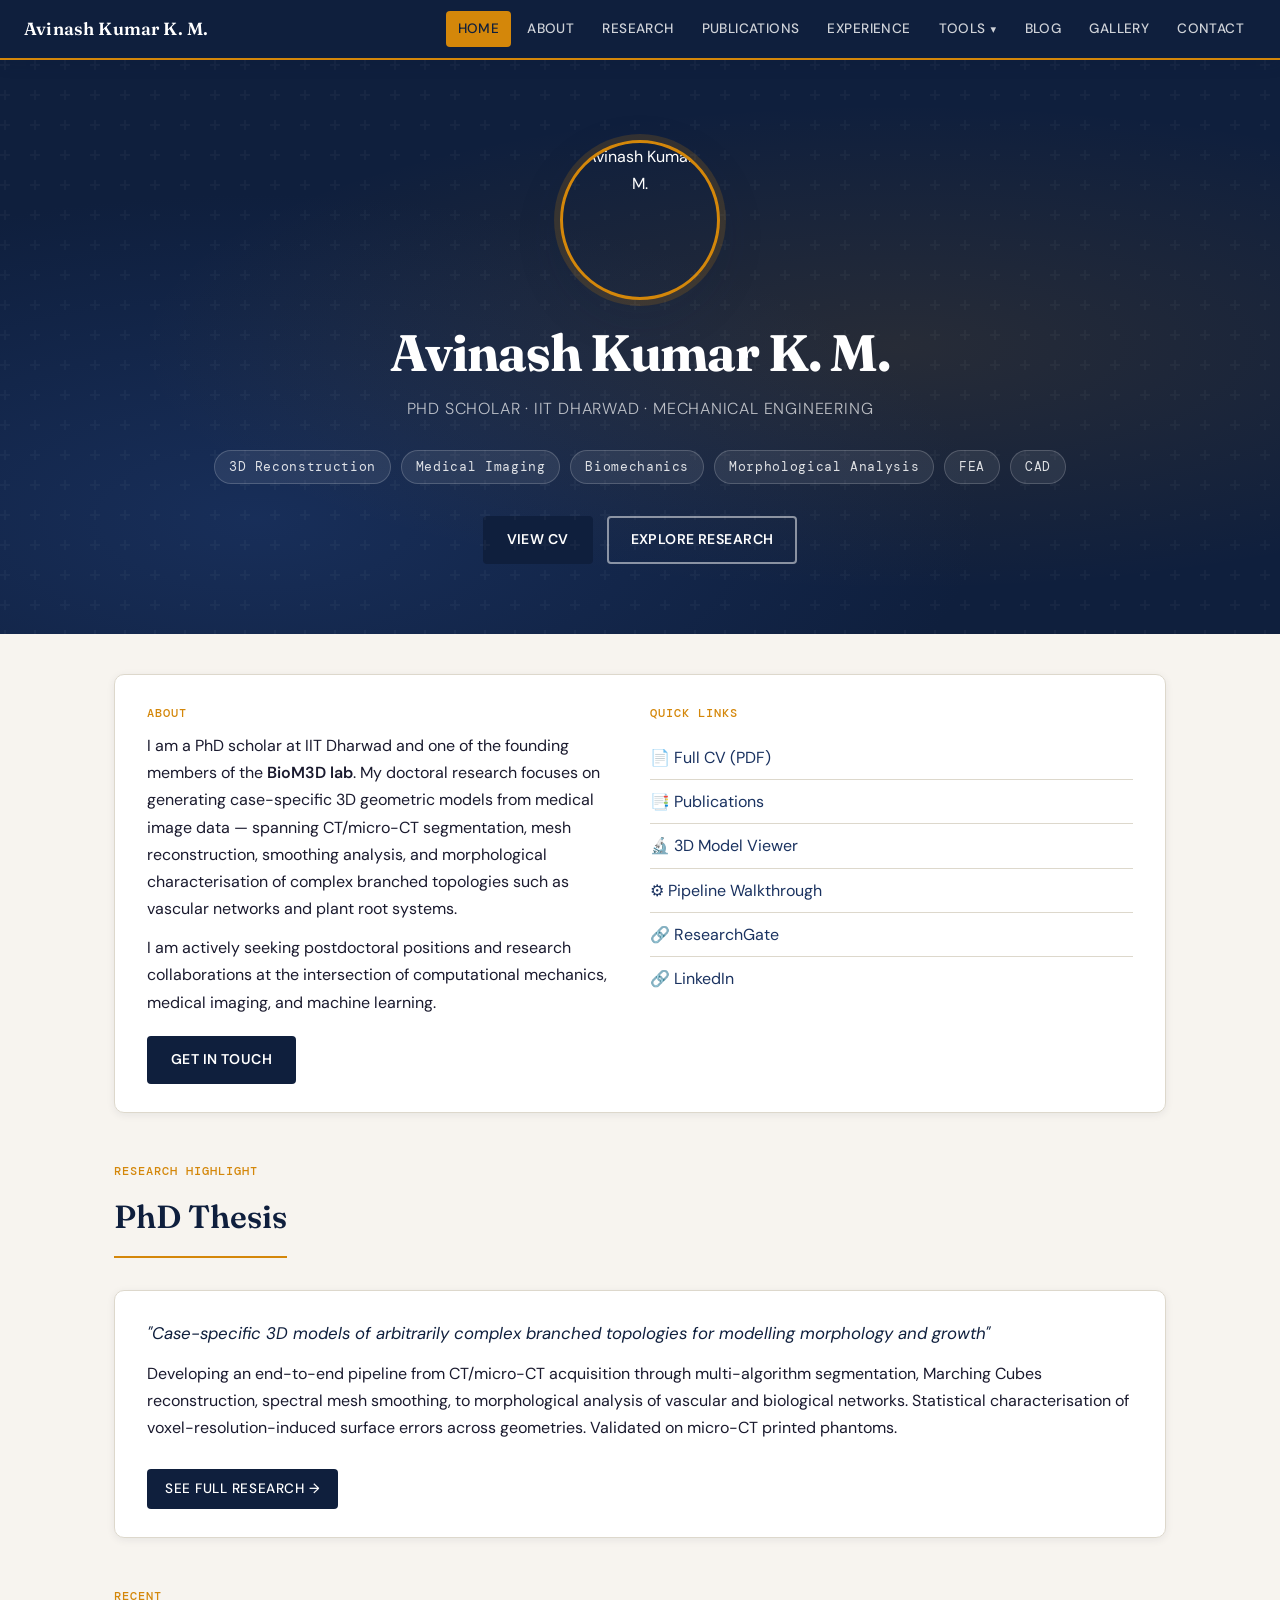
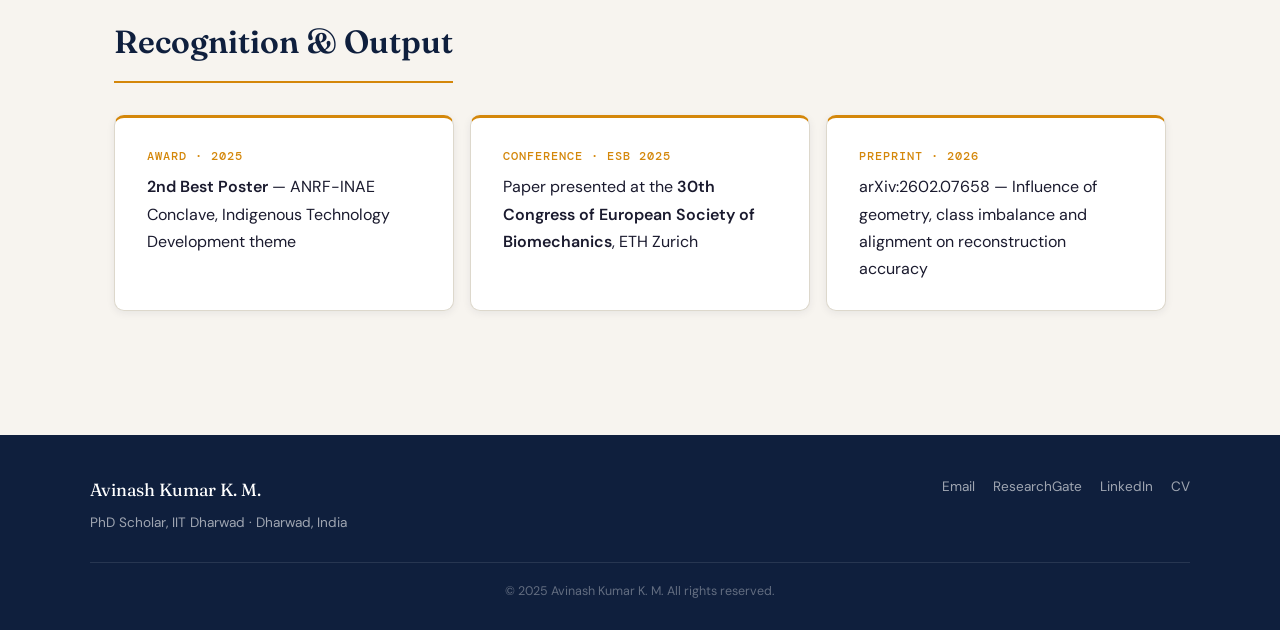
==== index.html @ cd02b9ae "static_first" ====
<!DOCTYPE html>
<html lang="en">
<head>
  <meta charset="utf-8" />
  <meta name="viewport" content="width=device-width, initial-scale=1.0" />
  <title>Avinash Kumar K. M. — Research Portfolio</title>
  <link href="style.css" rel="stylesheet" />
  <link href="images/favicon.ico" rel="icon" type="image/x-icon" />
  <meta name="description" content="Research portfolio of Avinash Kumar K. M., PhD Scholar at IIT Dharwad. 3D Modeling, Biomechanics, CAD, Medical Image Reconstruction." />
  <meta name="robots" content="index, follow" />
  <meta property="og:title" content="Avinash Kumar K. M. — Research Portfolio" />
  <meta property="og:description" content="PhD Scholar at IIT Dharwad | 3D Modeling | Biomechanics | CAD | Research" />
  <meta property="og:image" content="images/profilePhoto.png" />
  <meta property="og:type" content="website" />
  <meta property="og:url" content="https://avinashkm.netlify.app" />
  <link href="https://cdnjs.cloudflare.com/ajax/libs/lightbox2/2.11.3/css/lightbox.min.css" rel="stylesheet" />
  <link href="https://unpkg.com/aos@2.3.1/dist/aos.css" rel="stylesheet" />
</head>
<body>

<nav aria-label="Main navigation">
  <span class="nav-brand">Avinash Kumar K. M.</span>
  <button class="menu-toggle" aria-label="Toggle menu">☰</button>
  <div class="nav-links">
    <a href="index.html">Home</a>
    <a href="about.html">About</a>
    <a href="research.html">Research</a>
    <a href="publications.html">Publications</a>
    <a href="experience.html">Experience</a>
    <div class="nav-dropdown">
      <button class="dropdown-toggle">Tools</button>
      <div class="dropdown-menu">
        <a href="viewer.html">🔬 3D Model Viewer</a>
        <a href="pipeline.html">⚙️ Pipeline Walkthrough</a>
      </div>
    </div>
    <a href="blog.html">Blog</a>
    <a href="gallery.html">Gallery</a>
    <a href="contact.html">Contact</a>
  </div>
</nav>

<header class="hero">
  <img class="hero-profile" src="images/profilePhoto.png" alt="Avinash Kumar K. M." />
  <h1>Avinash Kumar K. M.</h1>
  <p class="hero-tagline">PhD Scholar · IIT Dharwad · Mechanical Engineering</p>
  <div class="hero-tags">
    <span class="hero-tag">3D Reconstruction</span>
    <span class="hero-tag">Medical Imaging</span>
    <span class="hero-tag">Biomechanics</span>
    <span class="hero-tag">Morphological Analysis</span>
    <span class="hero-tag">FEA</span>
    <span class="hero-tag">CAD</span>
  </div>
  <div style="display:flex;gap:14px;justify-content:center;flex-wrap:wrap;">
    <a href="about.html" class="btn btn-primary">View CV</a>
    <a href="research.html" class="btn btn-outline" style="color:white;border-color:rgba(255,255,255,0.5);">Explore Research</a>
  </div>
</header>

<main class="container">

  <div class="card" data-aos="fade-up" style="display:flex;gap:20px;align-items:flex-start;flex-wrap:wrap;">
    <div style="flex:1;min-width:240px;">
      <p class="label-mono" style="margin-bottom:8px;">About</p>
      <p>I am a PhD scholar at IIT Dharwad and one of the founding members of the <strong>BioM3D lab</strong>. My doctoral research focuses on generating case-specific 3D geometric models from medical image data — spanning CT/micro-CT segmentation, mesh reconstruction, smoothing analysis, and morphological characterisation of complex branched topologies such as vascular networks and plant root systems.</p>
      <p>I am actively seeking postdoctoral positions and research collaborations at the intersection of computational mechanics, medical imaging, and machine learning.</p>
      <a href="contact.html" class="btn btn-primary" style="margin-top:8px;">Get in Touch</a>
    </div>
    <div style="flex:1;min-width:220px;">
      <p class="label-mono" style="margin-bottom:12px;">Quick Links</p>
      <ul style="list-style:none;padding:0;">
        <li style="padding:8px 0;border-bottom:1px solid var(--border);"><a href="pdfs/Avinash_KM_CV.pdf" target="_blank">📄 Full CV (PDF)</a></li>
        <li style="padding:8px 0;border-bottom:1px solid var(--border);"><a href="publications.html">📑 Publications</a></li>
        <li style="padding:8px 0;border-bottom:1px solid var(--border);"><a href="viewer.html">🔬 3D Model Viewer</a></li>
        <li style="padding:8px 0;border-bottom:1px solid var(--border);"><a href="pipeline.html">⚙️ Pipeline Walkthrough</a></li>
        <li style="padding:8px 0;border-bottom:1px solid var(--border);"><a href="https://www.researchgate.net/profile/Avinash-Kumar-K-M-2" target="_blank" rel="noopener">🔗 ResearchGate</a></li>
        <li style="padding:8px 0;"><a href="https://in.linkedin.com/in/avinash-kumar-k-m-6b3624a1" target="_blank" rel="noopener">🔗 LinkedIn</a></li>
      </ul>
    </div>
  </div>

  <!-- Research Highlight -->
  <div data-aos="fade-up" style="margin-top:48px;">
    <p class="label-mono" style="margin-bottom:8px;">Research Highlight</p>
    <h2 class="section-title">PhD Thesis</h2>
    <div class="card">
      <p style="font-style:italic;font-size:1.05rem;color:var(--navy);margin-bottom:12px;">"Case-specific 3D models of arbitrarily complex branched topologies for modelling morphology and growth"</p>
      <p>Developing an end-to-end pipeline from CT/micro-CT acquisition through multi-algorithm segmentation, Marching Cubes reconstruction, spectral mesh smoothing, to morphological analysis of vascular and biological networks. Statistical characterisation of voxel-resolution-induced surface errors across geometries. Validated on micro-CT printed phantoms.</p>
      <a href="research.html" class="btn-action" style="margin-top:16px;">See Full Research →</a>
    </div>
  </div>

  <!-- Recent Recognition -->
  <div data-aos="fade-up" style="margin-top:48px;">
    <p class="label-mono" style="margin-bottom:8px;">Recent</p>
    <h2 class="section-title">Recognition & Output</h2>
    <div style="display:grid;grid-template-columns:repeat(auto-fit,minmax(260px,1fr));gap:16px;">
      <div class="card" style="border-top:3px solid var(--amber);">
        <p class="label-mono" style="margin-bottom:6px;">Award · 2025</p>
        <p><strong>2nd Best Poster</strong> — ANRF-INAE Conclave, Indigenous Technology Development theme</p>
      </div>
      <div class="card" style="border-top:3px solid var(--amber);">
        <p class="label-mono" style="margin-bottom:6px;">Conference · ESB 2025</p>
        <p>Paper presented at the <strong>30th Congress of European Society of Biomechanics</strong>, ETH Zurich</p>
      </div>
      <div class="card" style="border-top:3px solid var(--amber);">
        <p class="label-mono" style="margin-bottom:6px;">Preprint · 2026</p>
        <p>arXiv:2602.07658 — Influence of geometry, class imbalance and alignment on reconstruction accuracy</p>
      </div>
    </div>
  </div>

</main>

<footer>
  <div class="footer-inner">
    <div>
      <p class="footer-name">Avinash Kumar K. M.</p>
      <p style="font-size:0.85rem;">PhD Scholar, IIT Dharwad · Dharwad, India</p>
    </div>
    <div class="footer-links">
      <a href="mailto:avinash.kumar.20@iitdh.ac.in">Email</a>
      <a href="https://www.researchgate.net/profile/Avinash-Kumar-K-M-2" target="_blank">ResearchGate</a>
      <a href="https://in.linkedin.com/in/avinash-kumar-k-m-6b3624a1" target="_blank">LinkedIn</a>
      <a href="pdfs/Avinash_KM_CV.pdf" target="_blank">CV</a>
    </div>
  </div>
  <p class="footer-copy">© 2025 Avinash Kumar K. M. All rights reserved.</p>
</footer>

<button class="back-to-top" onclick="window.scrollTo({top:0,behavior:'smooth'});">↑</button>

<script src="https://unpkg.com/aos@2.3.1/dist/aos.js" defer onerror="document.querySelectorAll('[data-aos]').forEach(el=>el.style.opacity=1)"></script>
<script src="https://cdnjs.cloudflare.com/ajax/libs/lightbox2/2.11.3/js/lightbox-plus-jquery.min.js" defer></script>
<script>
  document.addEventListener('DOMContentLoaded', function () {
    if (typeof AOS !== 'undefined') AOS.init({ once: true, duration: 600 });
    const path = window.location.pathname.split('/').pop() || 'index.html';
    document.querySelectorAll('.nav-links a').forEach(link => {
      if (link.getAttribute('href') === path) link.classList.add('active');
    });
    const toggle = document.querySelector('.menu-toggle');
    const links  = document.querySelector('.nav-links');
    if (toggle && links) toggle.addEventListener('click', () => links.classList.toggle('active'));
    // Mobile dropdown toggle
    document.querySelectorAll('.dropdown-toggle').forEach(btn => {
      btn.addEventListener('click', e => {
        e.stopPropagation();
        btn.closest('.nav-dropdown').classList.toggle('open');
      });
    });
    document.addEventListener('click', () => {
      document.querySelectorAll('.nav-dropdown').forEach(d => d.classList.remove('open'));
    });
    const topBtn = document.querySelector('.back-to-top');
    if (topBtn) window.addEventListener('scroll', () => { topBtn.style.display = window.scrollY > 120 ? 'flex' : 'none'; });
  });
  window.addEventListener('load', () => { if (typeof AOS !== 'undefined') AOS.init({ once: true, duration: 600 }); });
</script>
</body>
</html>
---- style.css ----
/* ============================================================
   AVINASH KUMAR K.M. — PORTFOLIO DESIGN SYSTEM
   Aesthetic: Scientific precision meets editorial refinement
   Fonts: Fraunces (display) + DM Sans (body)
   Palette: Deep navy · Warm ivory · Amber accent · Cool slate
   ============================================================ */

@import url('https://fonts.googleapis.com/css2?family=Fraunces:ital,opsz,wght@0,9..144,300;0,9..144,600;0,9..144,700;1,9..144,300&family=DM+Sans:wght@300;400;500;600&family=DM+Mono:wght@400;500&display=swap');

/* ── CSS Variables ── */
:root {
  --navy:       #0f1f3d;
  --navy-mid:   #1a3260;
  --navy-light: #243d75;
  --ivory:      #f7f4ef;
  --ivory-dark: #ede9e1;
  --amber:      #d4870a;
  --amber-light:#f0a830;
  --slate:      #4a5568;
  --slate-light:#718096;
  --white:      #ffffff;
  --text-main:  #1a1a2e;
  --text-muted: #5a6070;
  --border:     #ddd8cc;

  --font-display: 'Fraunces', Georgia, serif;
  --font-body:    'DM Sans', system-ui, sans-serif;
  --font-mono:    'DM Mono', monospace;

  --radius-sm:  4px;
  --radius-md:  10px;
  --radius-lg:  18px;
  --shadow-sm:  0 2px 8px rgba(15,31,61,0.07);
  --shadow-md:  0 6px 24px rgba(15,31,61,0.10);
  --shadow-lg:  0 16px 48px rgba(15,31,61,0.13);

  --max-width:  1100px;
  --transition: 0.25s ease;
}

/* ── Reset & Base ── */
*, *::before, *::after { box-sizing: border-box; margin: 0; padding: 0; }

html { scroll-behavior: smooth; }

body {
  font-family: var(--font-body);
  background-color: var(--ivory);
  color: var(--text-main);
  font-size: 16px;
  line-height: 1.7;
  font-weight: 400;
  -webkit-font-smoothing: antialiased;
}

a {
  color: var(--navy-mid);
  text-decoration: none;
  transition: color var(--transition);
}
a:hover { color: var(--amber); }

img, video {
  width: 100%;
  height: auto;
  display: block;
  object-fit: contain;
}

/* ── Navigation ── */
nav {
  position: sticky;
  top: 0;
  z-index: 1000;
  background-color: var(--navy);
  padding: 0 24px;
  display: flex;
  align-items: center;
  justify-content: space-between;
  height: 60px;
  border-bottom: 2px solid var(--amber);
  box-shadow: 0 2px 16px rgba(15,31,61,0.18);
}

.nav-brand {
  font-family: var(--font-display);
  font-weight: 600;
  font-size: 1.1rem;
  color: var(--white);
  letter-spacing: 0.01em;
  white-space: nowrap;
}

.nav-links {
  display: flex;
  align-items: center;
  gap: 4px;
}

.nav-links a {
  color: rgba(255,255,255,0.80);
  font-size: 0.85rem;
  font-weight: 500;
  padding: 6px 12px;
  border-radius: var(--radius-sm);
  letter-spacing: 0.03em;
  text-transform: uppercase;
  transition: background var(--transition), color var(--transition);
}

.nav-links a:hover,
.nav-links a.active {
  background-color: var(--amber);
  color: var(--navy);
}

.menu-toggle {
  display: none;
  font-size: 24px;
  background: none;
  border: none;
  color: var(--white);
  cursor: pointer;
  padding: 4px 8px;
}

@media (max-width: 820px) {
  nav {
    flex-wrap: wrap;
    height: auto;
    padding: 12px 20px;
    gap: 10px;
  }
  .menu-toggle { display: block; }
  .nav-links {
    display: none;
    flex-direction: column;
    width: 100%;
    padding: 8px 0 12px;
    gap: 2px;
  }
  .nav-links.active { display: flex; }
  .nav-links a { width: 100%; padding: 10px 14px; }
}

/* ── Layout ── */
.container {
  max-width: var(--max-width);
  margin: 0 auto;
  padding: 40px 24px;
}

/* ── Hero ── */
.hero {
  background-color: var(--navy);
  background-image:
    radial-gradient(ellipse at 70% 50%, rgba(212,135,10,0.12) 0%, transparent 60%),
    radial-gradient(ellipse at 20% 80%, rgba(26,50,96,0.8) 0%, transparent 50%);
  color: var(--white);
  padding: 80px 24px 70px;
  text-align: center;
  position: relative;
  overflow: hidden;
}

.hero::before {
  content: '';
  position: absolute;
  inset: 0;
  background-image: url("data:image/svg+xml,%3Csvg width='60' height='60' viewBox='0 0 60 60' xmlns='http://www.w3.org/2000/svg'%3E%3Cg fill='none' fill-rule='evenodd'%3E%3Cg fill='%23ffffff' fill-opacity='0.03'%3E%3Cpath d='M36 34v-4h-2v4h-4v2h4v4h2v-4h4v-2h-4zm0-30V0h-2v4h-4v2h4v4h2V6h4V4h-4zM6 34v-4H4v4H0v2h4v4h2v-4h4v-2H6zM6 4V0H4v4H0v2h4v4h2V6h4V4H6z'/%3E%3C/g%3E%3C/g%3E%3C/svg%3E");
  pointer-events: none;
}

.hero-profile {
  width: 160px;
  height: 160px;
  border-radius: 50%;
  border: 3px solid var(--amber);
  margin: 0 auto 24px;
  object-fit: cover;
  box-shadow: 0 0 0 6px rgba(212,135,10,0.18), var(--shadow-lg);
  display: block;
}

.hero h1 {
  font-family: var(--font-display);
  font-size: clamp(2rem, 5vw, 3.2rem);
  font-weight: 700;
  letter-spacing: -0.02em;
  line-height: 1.15;
  margin-bottom: 12px;
  color: var(--white);
}

.hero-tagline {
  font-size: 1rem;
  color: rgba(255,255,255,0.70);
  font-weight: 300;
  letter-spacing: 0.05em;
  text-transform: uppercase;
  margin-bottom: 28px;
}

.hero-tags {
  display: flex;
  flex-wrap: wrap;
  justify-content: center;
  gap: 10px;
  margin-bottom: 32px;
}

.hero-tag {
  background: rgba(255,255,255,0.08);
  border: 1px solid rgba(255,255,255,0.18);
  color: rgba(255,255,255,0.85);
  padding: 5px 14px;
  border-radius: 20px;
  font-size: 0.80rem;
  font-family: var(--font-mono);
  letter-spacing: 0.05em;
}

/* ── Section Headings ── */
.section-title {
  font-family: var(--font-display);
  font-size: clamp(1.5rem, 3vw, 2rem);
  font-weight: 600;
  color: var(--navy);
  margin-bottom: 32px;
  padding-bottom: 12px;
  border-bottom: 2px solid var(--amber);
  display: inline-block;
}

.section-block {
  margin: 60px 0;
}

/* ── Cards ── */
.card {
  background: var(--white);
  border-radius: var(--radius-md);
  padding: 28px 32px;
  margin-bottom: 24px;
  box-shadow: var(--shadow-sm);
  border: 1px solid var(--border);
  transition: box-shadow var(--transition), transform var(--transition);
}

.card:hover {
  box-shadow: var(--shadow-md);
  transform: translateY(-2px);
}

/* ── Edu Cards ── */
.edu-cards {
  display: grid;
  grid-template-columns: repeat(auto-fit, minmax(280px, 1fr));
  gap: 20px;
}

.edu-card {
  background: var(--white);
  border-top: 3px solid var(--amber);
  padding: 22px 24px;
  border-radius: var(--radius-md);
  box-shadow: var(--shadow-sm);
  border: 1px solid var(--border);
  border-top: 3px solid var(--amber);
}

.edu-card h3 {
  font-family: var(--font-display);
  font-size: 1.05rem;
  font-weight: 600;
  color: var(--navy);
  margin-bottom: 8px;
}

.edu-card .institution {
  font-weight: 600;
  color: var(--slate);
  font-size: 0.9rem;
}

.edu-card .meta {
  font-size: 0.85rem;
  color: var(--text-muted);
  font-family: var(--font-mono);
}

/* ── Research Blocks ── */
.research-block {
  display: grid;
  grid-template-columns: 2fr 1fr;
  gap: 32px;
  margin-bottom: 48px;
  padding-bottom: 40px;
  border-bottom: 1px solid var(--border);
  align-items: start;
}

.research-block:last-child { border-bottom: none; }

.research-block h3 {
  font-family: var(--font-display);
  font-size: 1.2rem;
  color: var(--navy);
  margin-bottom: 4px;
}

.research-block h4 {
  font-size: 0.85rem;
  font-weight: 500;
  color: var(--amber);
  font-family: var(--font-mono);
  margin-bottom: 12px;
  text-transform: uppercase;
  letter-spacing: 0.05em;
}

.research-block img {
  border-radius: var(--radius-md);
  box-shadow: var(--shadow-md);
}

@media (max-width: 680px) {
  .research-block { grid-template-columns: 1fr; }
}

/* ── Publications ── */
.pub-entry {
  display: flex;
  flex-wrap: wrap;
  gap: 24px;
  margin-bottom: 40px;
  padding: 24px;
  background: var(--white);
  border-radius: var(--radius-md);
  border: 1px solid var(--border);
  border-left: 4px solid var(--amber);
  box-shadow: var(--shadow-sm);
  transition: box-shadow var(--transition);
}

.pub-entry:hover { box-shadow: var(--shadow-md); }

.pub-entry img {
  max-width: 180px;
  height: auto;
  border-radius: var(--radius-sm);
  object-fit: cover;
}

.pub-text { flex: 1; min-width: 250px; }

.pub-text h3 {
  font-family: var(--font-display);
  font-size: 1.05rem;
  color: var(--navy);
  margin-bottom: 10px;
  line-height: 1.4;
}

.pub-meta {
  font-size: 0.82rem;
  color: var(--text-muted);
  font-family: var(--font-mono);
  margin-bottom: 8px;
}

.pub-badge {
  display: inline-block;
  font-size: 0.72rem;
  font-family: var(--font-mono);
  font-weight: 500;
  padding: 3px 10px;
  border-radius: 20px;
  margin-bottom: 10px;
  text-transform: uppercase;
  letter-spacing: 0.05em;
}

.pub-badge.published  { background: #d1fae5; color: #065f46; }
.pub-badge.submitted  { background: #fef3c7; color: #92400e; }
.pub-badge.preprint   { background: #dbeafe; color: #1e40af; }
.pub-badge.conference { background: #ede9fe; color: #4c1d95; }

/* ── Experience ── */
.exp-entry {
  display: flex;
  flex-wrap: wrap;
  gap: 24px;
  margin-bottom: 32px;
  padding: 28px;
  background: var(--white);
  border-radius: var(--radius-md);
  border: 1px solid var(--border);
  box-shadow: var(--shadow-sm);
}

.exp-text { flex: 2; min-width: 280px; }
.exp-image { flex: 1; min-width: 180px; }

.exp-entry h3 {
  font-family: var(--font-display);
  font-size: 1.1rem;
  color: var(--navy);
  margin-bottom: 4px;
}

.exp-duration {
  font-family: var(--font-mono);
  font-size: 0.82rem;
  color: var(--amber);
  font-weight: 500;
  text-transform: uppercase;
  letter-spacing: 0.05em;
  margin-bottom: 12px;
}

.exp-entry ul { padding-left: 18px; }
.exp-entry li { margin-bottom: 6px; font-size: 0.93rem; color: var(--slate); }

/* ── Skills Grid ── */
.skills-grid {
  display: grid;
  grid-template-columns: repeat(auto-fit, minmax(220px, 1fr));
  gap: 16px;
  margin-top: 20px;
}

.skill-group {
  background: var(--white);
  border-radius: var(--radius-md);
  padding: 20px 22px;
  border: 1px solid var(--border);
  box-shadow: var(--shadow-sm);
}

.skill-group h4 {
  font-family: var(--font-mono);
  font-size: 0.78rem;
  text-transform: uppercase;
  letter-spacing: 0.08em;
  color: var(--amber);
  font-weight: 500;
  margin-bottom: 12px;
}

.skill-tags {
  display: flex;
  flex-wrap: wrap;
  gap: 6px;
}

.skill-tag {
  background: var(--ivory);
  border: 1px solid var(--border);
  color: var(--slate);
  padding: 3px 10px;
  border-radius: 20px;
  font-size: 0.80rem;
  font-family: var(--font-mono);
}

/* ── Gallery ── */
.gallery-grid {
  display: grid;
  grid-template-columns: repeat(auto-fit, minmax(380px, 1fr));
  gap: 20px;
  margin-top: 20px;
}

.gallery-card {
  background: var(--white);
  padding: 16px;
  border-radius: var(--radius-md);
  box-shadow: var(--shadow-sm);
  border: 1px solid var(--border);
  transition: box-shadow var(--transition);
}

.gallery-card:hover { box-shadow: var(--shadow-md); }
.gallery-card img { border-radius: var(--radius-sm); }
.gallery-card p { margin-top: 12px; font-size: 0.88rem; color: var(--text-muted); line-height: 1.5; }

.three-column-row {
  display: flex;
  flex-wrap: wrap;
  justify-content: space-between;
  gap: 16px;
}

.gallery-card.esb-small { flex: 1; max-width: 25%; }
.gallery-card.esb-small img { height: 300px; object-fit: cover; }
.gallery-card.esb-large { flex: 2; }
.gallery-card.esb-large img { height: 300px; object-fit: cover; }

/* ── Blog ── */
.blog-list {
  display: grid;
  gap: 20px;
  grid-template-columns: repeat(auto-fit, minmax(300px, 1fr));
}

.blog-post {
  background: var(--white);
  padding: 24px;
  border-top: 3px solid var(--amber);
  border-radius: var(--radius-md);
  box-shadow: var(--shadow-sm);
  border: 1px solid var(--border);
  border-top: 3px solid var(--amber);
  transition: box-shadow var(--transition), transform var(--transition);
}

.blog-post:hover { box-shadow: var(--shadow-md); transform: translateY(-2px); }

.blog-post h3 {
  font-family: var(--font-display);
  font-size: 1.05rem;
  color: var(--navy);
  margin-bottom: 8px;
}

/* ── Contact ── */
.contact-grid {
  display: grid;
  grid-template-columns: 1fr 1fr;
  gap: 40px;
  margin-top: 32px;
}

@media (max-width: 680px) { .contact-grid { grid-template-columns: 1fr; } }

.contact-links { list-style: none; padding: 0; }
.contact-links li {
  padding: 14px 0;
  border-bottom: 1px solid var(--border);
  display: flex;
  align-items: center;
  gap: 12px;
  font-size: 0.95rem;
}
.contact-links li:last-child { border-bottom: none; }

.contact-icon {
  font-size: 1.2rem;
  width: 32px;
  text-align: center;
}

form { width: 100%; }

label {
  display: block;
  font-size: 0.82rem;
  font-weight: 600;
  text-transform: uppercase;
  letter-spacing: 0.06em;
  color: var(--slate);
  margin-bottom: 6px;
  font-family: var(--font-mono);
}

input, textarea {
  width: 100%;
  padding: 11px 14px;
  margin-bottom: 18px;
  border-radius: var(--radius-sm);
  border: 1px solid var(--border);
  background: var(--ivory);
  font-family: var(--font-body);
  font-size: 0.95rem;
  color: var(--text-main);
  transition: border-color var(--transition), box-shadow var(--transition);
  box-sizing: border-box;
}

input:focus, textarea:focus {
  outline: none;
  border-color: var(--navy-mid);
  box-shadow: 0 0 0 3px rgba(26,50,96,0.12);
}

textarea { min-height: 140px; resize: vertical; }

/* ── Buttons ── */
.btn {
  display: inline-block;
  padding: 10px 22px;
  border-radius: var(--radius-sm);
  font-weight: 600;
  font-size: 0.88rem;
  letter-spacing: 0.03em;
  cursor: pointer;
  transition: all var(--transition);
  font-family: var(--font-body);
  text-transform: uppercase;
}

.btn-primary {
  background-color: var(--navy);
  color: var(--white);
  border: 2px solid var(--navy);
}
.btn-primary:hover {
  background-color: var(--amber);
  border-color: var(--amber);
  color: var(--navy);
}

.btn-outline {
  background: transparent;
  color: var(--navy);
  border: 2px solid var(--navy);
}
.btn-outline:hover {
  background: var(--navy);
  color: var(--white);
}

button[type="submit"] {
  background-color: var(--navy);
  color: var(--white);
  padding: 11px 28px;
  border: 2px solid var(--navy);
  border-radius: var(--radius-sm);
  font-size: 0.88rem;
  font-weight: 600;
  font-family: var(--font-body);
  cursor: pointer;
  text-transform: uppercase;
  letter-spacing: 0.05em;
  transition: all var(--transition);
}

button[type="submit"]:hover {
  background-color: var(--amber);
  border-color: var(--amber);
  color: var(--navy);
}

.btn-action {
  display: inline-block;
  margin-top: 12px;
  padding: 8px 18px;
  background-color: var(--navy);
  color: var(--white);
  border-radius: var(--radius-sm);
  font-size: 0.85rem;
  font-weight: 500;
  transition: background var(--transition);
  text-transform: uppercase;
  letter-spacing: 0.04em;
}

.btn-action:hover {
  background-color: var(--amber);
  color: var(--navy);
}

/* ── Research Page Specifics ── */
.section-research {
  border-top: 3px solid var(--amber);
  background: var(--white);
  margin: 36px 0;
  padding: 32px 36px;
  border-radius: var(--radius-md);
  box-shadow: var(--shadow-sm);
  border: 1px solid var(--border);
  border-top: 3px solid var(--amber);
}

.section-research h2 {
  font-family: var(--font-display);
  color: var(--navy);
  font-size: 1.4rem;
  margin-bottom: 20px;
}

.section-research h3 {
  font-family: var(--font-display);
  color: var(--navy);
  font-size: 1.05rem;
  margin: 20px 0 8px;
}

.flex-two {
  display: flex;
  flex-wrap: wrap;
  gap: 28px;
  align-items: center;
}

.flex-two > div { flex: 1; min-width: 280px; }

.three-columns {
  display: flex;
  flex-wrap: wrap;
  gap: 20px;
  margin-top: 20px;
}

.three-columns > div { flex: 1; min-width: 220px; }

.video-half { width: 100%; max-width: 480px; height: auto; border-radius: var(--radius-md); }

/* ── Footer ── */
footer {
  background-color: var(--navy);
  color: rgba(255,255,255,0.60);
  padding: 40px 24px 28px;
  margin-top: 60px;
}

.footer-inner {
  max-width: var(--max-width);
  margin: 0 auto;
  display: flex;
  flex-wrap: wrap;
  justify-content: space-between;
  align-items: flex-start;
  gap: 24px;
}

.footer-name {
  font-family: var(--font-display);
  font-size: 1.1rem;
  color: var(--white);
  margin-bottom: 6px;
}

.footer-links {
  display: flex;
  gap: 18px;
  flex-wrap: wrap;
}

.footer-links a {
  color: rgba(255,255,255,0.60);
  font-size: 0.85rem;
  transition: color var(--transition);
}

.footer-links a:hover { color: var(--amber); }

.footer-copy {
  font-size: 0.78rem;
  margin-top: 28px;
  text-align: center;
  color: rgba(255,255,255,0.35);
  border-top: 1px solid rgba(255,255,255,0.10);
  padding-top: 18px;
  max-width: var(--max-width);
  margin-left: auto;
  margin-right: auto;
}

/* ── Back to Top ── */
.back-to-top {
  position: fixed;
  bottom: 28px;
  right: 28px;
  background: var(--navy);
  color: var(--white);
  border: 2px solid var(--amber);
  border-radius: 50%;
  width: 44px;
  height: 44px;
  font-size: 18px;
  cursor: pointer;
  z-index: 999;
  display: none;
  align-items: center;
  justify-content: center;
  transition: background var(--transition), transform var(--transition);
  box-shadow: var(--shadow-md);
}

.back-to-top:hover {
  background: var(--amber);
  color: var(--navy);
  transform: translateY(-2px);
}

/* ── Utility ── */
.page-title {
  font-family: var(--font-display);
  font-size: clamp(1.8rem, 4vw, 2.5rem);
  color: var(--navy);
  font-weight: 700;
  margin-bottom: 8px;
}

.page-subtitle {
  font-size: 0.95rem;
  color: var(--text-muted);
  margin-bottom: 40px;
}

.label-mono {
  font-family: var(--font-mono);
  font-size: 0.78rem;
  text-transform: uppercase;
  letter-spacing: 0.08em;
  color: var(--amber);
  font-weight: 500;
}

strong { font-weight: 600; }

p { margin-bottom: 12px; }
p:last-child { margin-bottom: 0; }

/* ── Nav shared script ── */
.nav-links a.active {
  background-color: var(--amber);
  color: var(--navy) !important;
}

/* ── Dropdown ── */
.nav-dropdown {
  position: relative;
}

.nav-dropdown > .dropdown-toggle {
  color: rgba(255,255,255,0.80);
  font-size: 0.85rem;
  font-weight: 500;
  padding: 6px 12px;
  border-radius: var(--radius-sm);
  letter-spacing: 0.03em;
  text-transform: uppercase;
  cursor: pointer;
  display: flex;
  align-items: center;
  gap: 5px;
  background: none;
  border: none;
  font-family: var(--font-body);
  transition: background var(--transition), color var(--transition);
}

.nav-dropdown > .dropdown-toggle:hover {
  background-color: var(--amber);
  color: var(--navy);
}

.dropdown-toggle::after {
  content: '▾';
  font-size: 0.7rem;
}

.dropdown-menu {
  display: none;
  position: absolute;
  top: calc(100% + 6px);
  left: 0;
  background: var(--white);
  border-radius: var(--radius-md);
  box-shadow: var(--shadow-lg);
  min-width: 180px;
  overflow: hidden;
  z-index: 2000;
  border: 1px solid var(--border);
}

.nav-dropdown:hover .dropdown-menu,
.nav-dropdown:focus-within .dropdown-menu {
  display: block;
}

.dropdown-menu a {
  display: block;
  padding: 11px 16px;
  font-size: 0.85rem;
  color: var(--navy);
  font-weight: 500;
  border-bottom: 1px solid var(--border);
  transition: background var(--transition);
}

.dropdown-menu a:last-child { border-bottom: none; }

.dropdown-menu a:hover {
  background: var(--ivory);
  color: var(--amber);
}

/* Mobile: dropdown becomes inline */
@media (max-width: 820px) {
  .nav-dropdown { width: 100%; }
  .nav-dropdown > .dropdown-toggle { width: 100%; padding: 10px 14px; }
  .dropdown-menu {
    display: none;
    position: static;
    box-shadow: none;
    border: none;
    border-radius: 0;
    background: rgba(255,255,255,0.06);
  }
  .nav-dropdown.open .dropdown-menu { display: block; }
  .dropdown-menu a { color: rgba(255,255,255,0.85); background: none; padding: 8px 28px; }
  .dropdown-menu a:hover { background: rgba(255,255,255,0.08); color: var(--amber); }
}
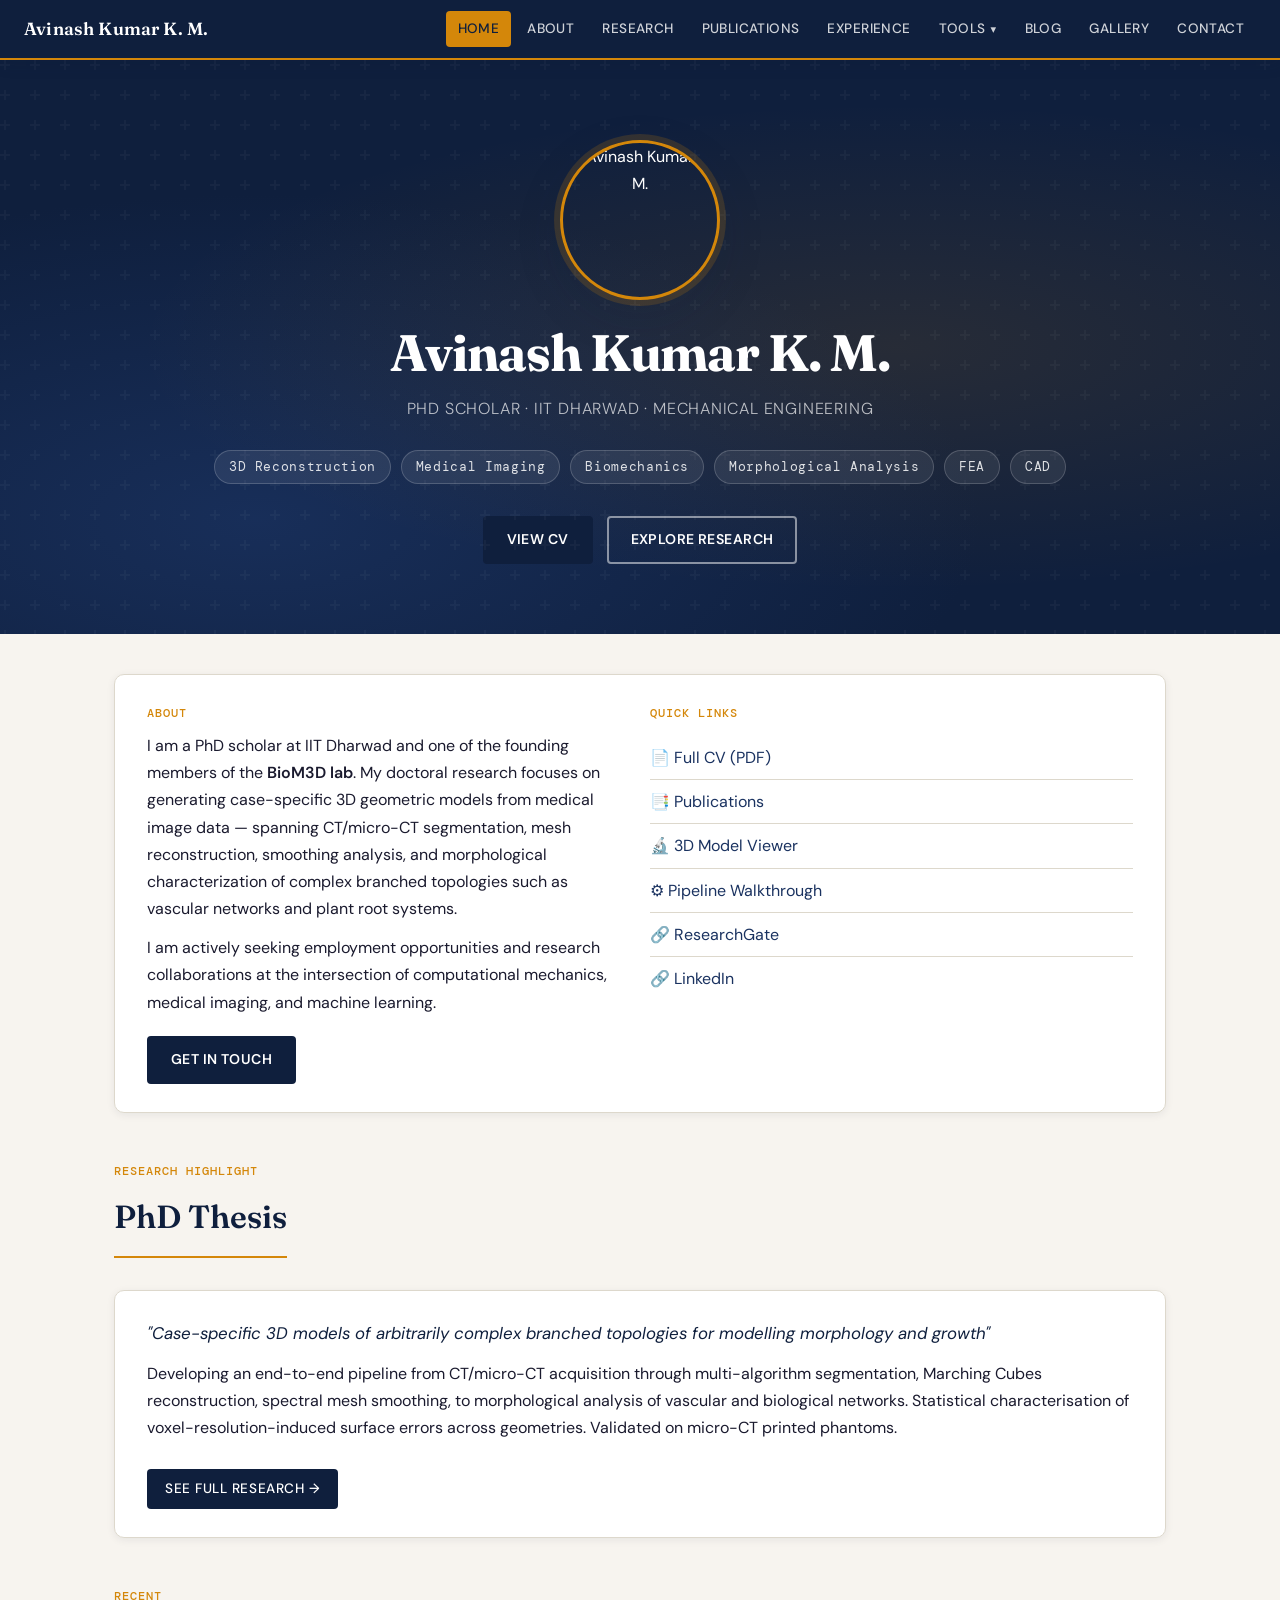
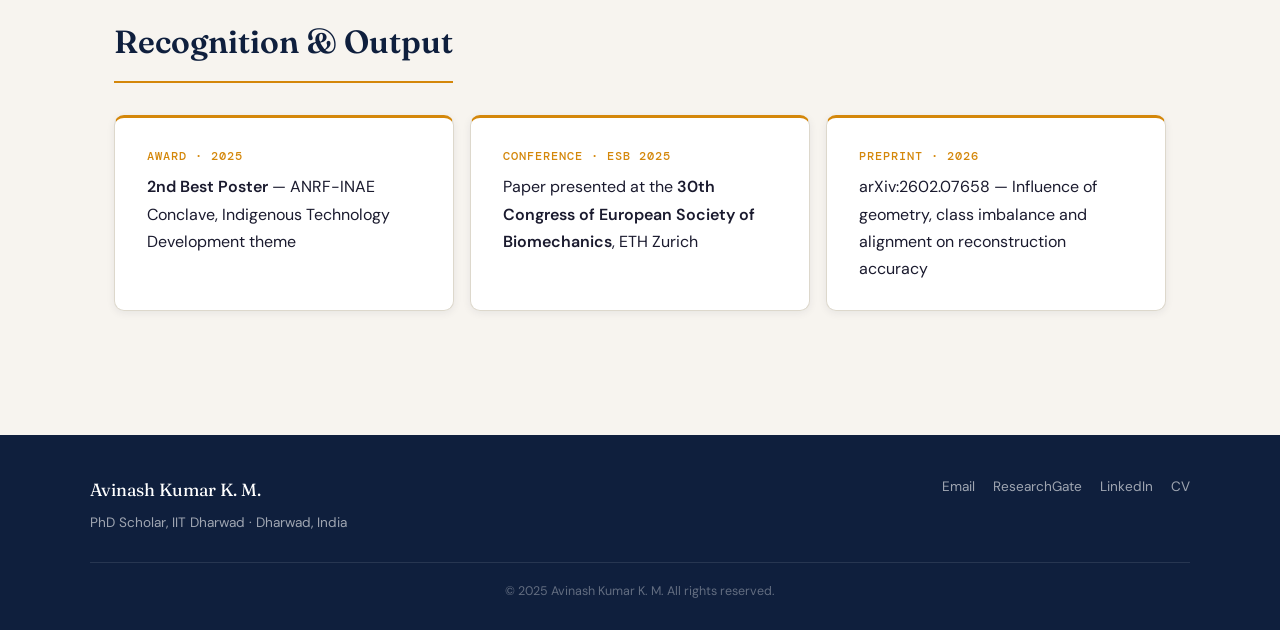
==== commit 98f9b0ab: "before adding link to CV" ====
--- a/index.html
+++ b/index.html
@@ -1,12 +1,14 @@
 <!DOCTYPE html>
 <html lang="en">
+
 <head>
   <meta charset="utf-8" />
   <meta name="viewport" content="width=device-width, initial-scale=1.0" />
   <title>Avinash Kumar K. M. — Research Portfolio</title>
   <link href="style.css" rel="stylesheet" />
   <link href="images/favicon.ico" rel="icon" type="image/x-icon" />
-  <meta name="description" content="Research portfolio of Avinash Kumar K. M., PhD Scholar at IIT Dharwad. 3D Modeling, Biomechanics, CAD, Medical Image Reconstruction." />
+  <meta name="description"
+    content="Research portfolio of Avinash Kumar K. M., PhD Scholar at IIT Dharwad. 3D Modeling, Biomechanics, CAD, Medical Image Reconstruction." />
   <meta name="robots" content="index, follow" />
   <meta property="og:title" content="Avinash Kumar K. M. — Research Portfolio" />
   <meta property="og:description" content="PhD Scholar at IIT Dharwad | 3D Modeling | Biomechanics | CAD | Research" />
@@ -16,147 +18,166 @@
   <link href="https://cdnjs.cloudflare.com/ajax/libs/lightbox2/2.11.3/css/lightbox.min.css" rel="stylesheet" />
   <link href="https://unpkg.com/aos@2.3.1/dist/aos.css" rel="stylesheet" />
 </head>
+
 <body>
 
-<nav aria-label="Main navigation">
-  <span class="nav-brand">Avinash Kumar K. M.</span>
-  <button class="menu-toggle" aria-label="Toggle menu">☰</button>
-  <div class="nav-links">
-    <a href="index.html">Home</a>
-    <a href="about.html">About</a>
-    <a href="research.html">Research</a>
-    <a href="publications.html">Publications</a>
-    <a href="experience.html">Experience</a>
-    <div class="nav-dropdown">
-      <button class="dropdown-toggle">Tools</button>
-      <div class="dropdown-menu">
-        <a href="viewer.html">🔬 3D Model Viewer</a>
-        <a href="pipeline.html">⚙️ Pipeline Walkthrough</a>
+  <nav aria-label="Main navigation">
+    <span class="nav-brand">Avinash Kumar K. M.</span>
+    <button class="menu-toggle" aria-label="Toggle menu">☰</button>
+    <div class="nav-links">
+      <a href="index.html">Home</a>
+      <a href="about.html">About</a>
+      <a href="research.html">Research</a>
+      <a href="publications.html">Publications</a>
+      <a href="experience.html">Experience</a>
+      <div class="nav-dropdown">
+        <button class="dropdown-toggle">Tools</button>
+        <div class="dropdown-menu">
+          <a href="viewer.html">🔬 3D Model Viewer</a>
+          <a href="pipeline.html">⚙️ Pipeline Walkthrough</a>
+        </div>
+      </div>
+      <a href="blog.html">Blog</a>
+      <a href="gallery.html">Gallery</a>
+      <a href="contact.html">Contact</a>
+    </div>
+  </nav>
+
+  <header class="hero">
+    <img class="hero-profile" src="images/profilePhoto.png" alt="Avinash Kumar K. M." />
+    <h1>Avinash Kumar K. M.</h1>
+    <p class="hero-tagline">PhD Scholar · IIT Dharwad · Mechanical Engineering</p>
+    <div class="hero-tags">
+      <span class="hero-tag">3D Reconstruction</span>
+      <span class="hero-tag">Medical Imaging</span>
+      <span class="hero-tag">Biomechanics</span>
+      <span class="hero-tag">Morphological Analysis</span>
+      <span class="hero-tag">FEA</span>
+      <span class="hero-tag">CAD</span>
+    </div>
+    <div style="display:flex;gap:14px;justify-content:center;flex-wrap:wrap;">
+      <a href="about.html" class="btn btn-primary">View CV</a>
+      <a href="research.html" class="btn btn-outline" style="color:white;border-color:rgba(255,255,255,0.5);">Explore
+        Research</a>
+    </div>
+  </header>
+
+  <main class="container">
+
+    <div class="card" data-aos="fade-up" style="display:flex;gap:20px;align-items:flex-start;flex-wrap:wrap;">
+      <div style="flex:1;min-width:240px;">
+        <p class="label-mono" style="margin-bottom:8px;">About</p>
+        <p>I am a PhD scholar at IIT Dharwad and one of the founding members of the <strong>BioM3D lab</strong>. My
+          doctoral research focuses on generating case-specific 3D geometric models from medical image data — spanning
+          CT/micro-CT segmentation, mesh reconstruction, smoothing analysis, and morphological characterization of
+          complex branched topologies such as vascular networks and plant root systems.</p>
+        <p>I am actively seeking employment opportunities and research collaborations at the intersection of
+          computational mechanics, medical imaging, and machine learning.</p>
+        <a href="contact.html" class="btn btn-primary" style="margin-top:8px;">Get in Touch</a>
+      </div>
+      <div style="flex:1;min-width:220px;">
+        <p class="label-mono" style="margin-bottom:12px;">Quick Links</p>
+        <ul style="list-style:none;padding:0;">
+          <li style="padding:8px 0;border-bottom:1px solid var(--border);"><a href="pdfs/Avinash_KM_CV.pdf"
+              target="_blank">📄 Full CV (PDF)</a></li>
+          <li style="padding:8px 0;border-bottom:1px solid var(--border);"><a href="publications.html">📑
+              Publications</a></li>
+          <li style="padding:8px 0;border-bottom:1px solid var(--border);"><a href="viewer.html">🔬 3D Model Viewer</a>
+          </li>
+          <li style="padding:8px 0;border-bottom:1px solid var(--border);"><a href="pipeline.html">⚙️ Pipeline
+              Walkthrough</a></li>
+          <li style="padding:8px 0;border-bottom:1px solid var(--border);"><a
+              href="https://www.researchgate.net/profile/Avinash-Kumar-K-M-2" target="_blank" rel="noopener">🔗
+              ResearchGate</a></li>
+          <li style="padding:8px 0;"><a href="https://in.linkedin.com/in/avinash-kumar-k-m-6b3624a1" target="_blank"
+              rel="noopener">🔗 LinkedIn</a></li>
+        </ul>
       </div>
     </div>
-    <a href="blog.html">Blog</a>
-    <a href="gallery.html">Gallery</a>
-    <a href="contact.html">Contact</a>
-  </div>
-</nav>
 
-<header class="hero">
-  <img class="hero-profile" src="images/profilePhoto.png" alt="Avinash Kumar K. M." />
-  <h1>Avinash Kumar K. M.</h1>
-  <p class="hero-tagline">PhD Scholar · IIT Dharwad · Mechanical Engineering</p>
-  <div class="hero-tags">
-    <span class="hero-tag">3D Reconstruction</span>
-    <span class="hero-tag">Medical Imaging</span>
-    <span class="hero-tag">Biomechanics</span>
-    <span class="hero-tag">Morphological Analysis</span>
-    <span class="hero-tag">FEA</span>
-    <span class="hero-tag">CAD</span>
-  </div>
-  <div style="display:flex;gap:14px;justify-content:center;flex-wrap:wrap;">
-    <a href="about.html" class="btn btn-primary">View CV</a>
-    <a href="research.html" class="btn btn-outline" style="color:white;border-color:rgba(255,255,255,0.5);">Explore Research</a>
-  </div>
-</header>
-
-<main class="container">
-
-  <div class="card" data-aos="fade-up" style="display:flex;gap:20px;align-items:flex-start;flex-wrap:wrap;">
-    <div style="flex:1;min-width:240px;">
-      <p class="label-mono" style="margin-bottom:8px;">About</p>
-      <p>I am a PhD scholar at IIT Dharwad and one of the founding members of the <strong>BioM3D lab</strong>. My doctoral research focuses on generating case-specific 3D geometric models from medical image data — spanning CT/micro-CT segmentation, mesh reconstruction, smoothing analysis, and morphological characterisation of complex branched topologies such as vascular networks and plant root systems.</p>
-      <p>I am actively seeking postdoctoral positions and research collaborations at the intersection of computational mechanics, medical imaging, and machine learning.</p>
-      <a href="contact.html" class="btn btn-primary" style="margin-top:8px;">Get in Touch</a>
-    </div>
-    <div style="flex:1;min-width:220px;">
-      <p class="label-mono" style="margin-bottom:12px;">Quick Links</p>
-      <ul style="list-style:none;padding:0;">
-        <li style="padding:8px 0;border-bottom:1px solid var(--border);"><a href="pdfs/Avinash_KM_CV.pdf" target="_blank">📄 Full CV (PDF)</a></li>
-        <li style="padding:8px 0;border-bottom:1px solid var(--border);"><a href="publications.html">📑 Publications</a></li>
-        <li style="padding:8px 0;border-bottom:1px solid var(--border);"><a href="viewer.html">🔬 3D Model Viewer</a></li>
-        <li style="padding:8px 0;border-bottom:1px solid var(--border);"><a href="pipeline.html">⚙️ Pipeline Walkthrough</a></li>
-        <li style="padding:8px 0;border-bottom:1px solid var(--border);"><a href="https://www.researchgate.net/profile/Avinash-Kumar-K-M-2" target="_blank" rel="noopener">🔗 ResearchGate</a></li>
-        <li style="padding:8px 0;"><a href="https://in.linkedin.com/in/avinash-kumar-k-m-6b3624a1" target="_blank" rel="noopener">🔗 LinkedIn</a></li>
-      </ul>
-    </div>
-  </div>
-
-  <!-- Research Highlight -->
-  <div data-aos="fade-up" style="margin-top:48px;">
-    <p class="label-mono" style="margin-bottom:8px;">Research Highlight</p>
-    <h2 class="section-title">PhD Thesis</h2>
-    <div class="card">
-      <p style="font-style:italic;font-size:1.05rem;color:var(--navy);margin-bottom:12px;">"Case-specific 3D models of arbitrarily complex branched topologies for modelling morphology and growth"</p>
-      <p>Developing an end-to-end pipeline from CT/micro-CT acquisition through multi-algorithm segmentation, Marching Cubes reconstruction, spectral mesh smoothing, to morphological analysis of vascular and biological networks. Statistical characterisation of voxel-resolution-induced surface errors across geometries. Validated on micro-CT printed phantoms.</p>
-      <a href="research.html" class="btn-action" style="margin-top:16px;">See Full Research →</a>
-    </div>
-  </div>
-
-  <!-- Recent Recognition -->
-  <div data-aos="fade-up" style="margin-top:48px;">
-    <p class="label-mono" style="margin-bottom:8px;">Recent</p>
-    <h2 class="section-title">Recognition & Output</h2>
-    <div style="display:grid;grid-template-columns:repeat(auto-fit,minmax(260px,1fr));gap:16px;">
-      <div class="card" style="border-top:3px solid var(--amber);">
-        <p class="label-mono" style="margin-bottom:6px;">Award · 2025</p>
-        <p><strong>2nd Best Poster</strong> — ANRF-INAE Conclave, Indigenous Technology Development theme</p>
-      </div>
-      <div class="card" style="border-top:3px solid var(--amber);">
-        <p class="label-mono" style="margin-bottom:6px;">Conference · ESB 2025</p>
-        <p>Paper presented at the <strong>30th Congress of European Society of Biomechanics</strong>, ETH Zurich</p>
-      </div>
-      <div class="card" style="border-top:3px solid var(--amber);">
-        <p class="label-mono" style="margin-bottom:6px;">Preprint · 2026</p>
-        <p>arXiv:2602.07658 — Influence of geometry, class imbalance and alignment on reconstruction accuracy</p>
+    <!-- Research Highlight -->
+    <div data-aos="fade-up" style="margin-top:48px;">
+      <p class="label-mono" style="margin-bottom:8px;">Research Highlight</p>
+      <h2 class="section-title">PhD Thesis</h2>
+      <div class="card">
+        <p style="font-style:italic;font-size:1.05rem;color:var(--navy);margin-bottom:12px;">"Case-specific 3D models of
+          arbitrarily complex branched topologies for modelling morphology and growth"</p>
+        <p>Developing an end-to-end pipeline from CT/micro-CT acquisition through multi-algorithm segmentation, Marching
+          Cubes reconstruction, spectral mesh smoothing, to morphological analysis of vascular and biological networks.
+          Statistical characterisation of voxel-resolution-induced surface errors across geometries. Validated on
+          micro-CT printed phantoms.</p>
+        <a href="research.html" class="btn-action" style="margin-top:16px;">See Full Research →</a>
       </div>
     </div>
-  </div>
 
-</main>
+    <!-- Recent Recognition -->
+    <div data-aos="fade-up" style="margin-top:48px;">
+      <p class="label-mono" style="margin-bottom:8px;">Recent</p>
+      <h2 class="section-title">Recognition & Output</h2>
+      <div style="display:grid;grid-template-columns:repeat(auto-fit,minmax(260px,1fr));gap:16px;">
+        <div class="card" style="border-top:3px solid var(--amber);">
+          <p class="label-mono" style="margin-bottom:6px;">Award · 2025</p>
+          <p><strong>2nd Best Poster</strong> — ANRF-INAE Conclave, Indigenous Technology Development theme</p>
+        </div>
+        <div class="card" style="border-top:3px solid var(--amber);">
+          <p class="label-mono" style="margin-bottom:6px;">Conference · ESB 2025</p>
+          <p>Paper presented at the <strong>30th Congress of European Society of Biomechanics</strong>, ETH Zurich</p>
+        </div>
+        <div class="card" style="border-top:3px solid var(--amber);">
+          <p class="label-mono" style="margin-bottom:6px;">Preprint · 2026</p>
+          <p>arXiv:2602.07658 — Influence of geometry, class imbalance and alignment on reconstruction accuracy</p>
+        </div>
+      </div>
+    </div>
 
-<footer>
-  <div class="footer-inner">
-    <div>
-      <p class="footer-name">Avinash Kumar K. M.</p>
-      <p style="font-size:0.85rem;">PhD Scholar, IIT Dharwad · Dharwad, India</p>
+  </main>
+
+  <footer>
+    <div class="footer-inner">
+      <div>
+        <p class="footer-name">Avinash Kumar K. M.</p>
+        <p style="font-size:0.85rem;">PhD Scholar, IIT Dharwad · Dharwad, India</p>
+      </div>
+      <div class="footer-links">
+        <a href="mailto:avinash.kumar.20@iitdh.ac.in">Email</a>
+        <a href="https://www.researchgate.net/profile/Avinash-Kumar-K-M-2" target="_blank">ResearchGate</a>
+        <a href="https://in.linkedin.com/in/avinash-kumar-k-m-6b3624a1" target="_blank">LinkedIn</a>
+        <a href="pdfs/Avinash_KM_CV.pdf" target="_blank">CV</a>
+      </div>
     </div>
-    <div class="footer-links">
-      <a href="mailto:avinash.kumar.20@iitdh.ac.in">Email</a>
-      <a href="https://www.researchgate.net/profile/Avinash-Kumar-K-M-2" target="_blank">ResearchGate</a>
-      <a href="https://in.linkedin.com/in/avinash-kumar-k-m-6b3624a1" target="_blank">LinkedIn</a>
-      <a href="pdfs/Avinash_KM_CV.pdf" target="_blank">CV</a>
-    </div>
-  </div>
-  <p class="footer-copy">© 2025 Avinash Kumar K. M. All rights reserved.</p>
-</footer>
+    <p class="footer-copy">© 2025 Avinash Kumar K. M. All rights reserved.</p>
+  </footer>
 
-<button class="back-to-top" onclick="window.scrollTo({top:0,behavior:'smooth'});">↑</button>
+  <button class="back-to-top" onclick="window.scrollTo({top:0,behavior:'smooth'});">↑</button>
 
-<script src="https://unpkg.com/aos@2.3.1/dist/aos.js" defer onerror="document.querySelectorAll('[data-aos]').forEach(el=>el.style.opacity=1)"></script>
-<script src="https://cdnjs.cloudflare.com/ajax/libs/lightbox2/2.11.3/js/lightbox-plus-jquery.min.js" defer></script>
-<script>
-  document.addEventListener('DOMContentLoaded', function () {
-    if (typeof AOS !== 'undefined') AOS.init({ once: true, duration: 600 });
-    const path = window.location.pathname.split('/').pop() || 'index.html';
-    document.querySelectorAll('.nav-links a').forEach(link => {
-      if (link.getAttribute('href') === path) link.classList.add('active');
+  <script src="https://unpkg.com/aos@2.3.1/dist/aos.js" defer
+    onerror="document.querySelectorAll('[data-aos]').forEach(el=>el.style.opacity=1)"></script>
+  <script src="https://cdnjs.cloudflare.com/ajax/libs/lightbox2/2.11.3/js/lightbox-plus-jquery.min.js" defer></script>
+  <script>
+    document.addEventListener('DOMContentLoaded', function () {
+      if (typeof AOS !== 'undefined') AOS.init({ once: true, duration: 600 });
+      const path = window.location.pathname.split('/').pop() || 'index.html';
+      document.querySelectorAll('.nav-links a').forEach(link => {
+        if (link.getAttribute('href') === path) link.classList.add('active');
+      });
+      const toggle = document.querySelector('.menu-toggle');
+      const links = document.querySelector('.nav-links');
+      if (toggle && links) toggle.addEventListener('click', () => links.classList.toggle('active'));
+      // Mobile dropdown toggle
+      document.querySelectorAll('.dropdown-toggle').forEach(btn => {
+        btn.addEventListener('click', e => {
+          e.stopPropagation();
+          btn.closest('.nav-dropdown').classList.toggle('open');
+        });
+      });
+      document.addEventListener('click', () => {
+        document.querySelectorAll('.nav-dropdown').forEach(d => d.classList.remove('open'));
+      });
+      const topBtn = document.querySelector('.back-to-top');
+      if (topBtn) window.addEventListener('scroll', () => { topBtn.style.display = window.scrollY > 120 ? 'flex' : 'none'; });
     });
-    const toggle = document.querySelector('.menu-toggle');
-    const links  = document.querySelector('.nav-links');
-    if (toggle && links) toggle.addEventListener('click', () => links.classList.toggle('active'));
-    // Mobile dropdown toggle
-    document.querySelectorAll('.dropdown-toggle').forEach(btn => {
-      btn.addEventListener('click', e => {
-        e.stopPropagation();
-        btn.closest('.nav-dropdown').classList.toggle('open');
-      });
-    });
-    document.addEventListener('click', () => {
-      document.querySelectorAll('.nav-dropdown').forEach(d => d.classList.remove('open'));
-    });
-    const topBtn = document.querySelector('.back-to-top');
-    if (topBtn) window.addEventListener('scroll', () => { topBtn.style.display = window.scrollY > 120 ? 'flex' : 'none'; });
-  });
-  window.addEventListener('load', () => { if (typeof AOS !== 'undefined') AOS.init({ once: true, duration: 600 }); });
-</script>
+    window.addEventListener('load', () => { if (typeof AOS !== 'undefined') AOS.init({ once: true, duration: 600 }); });
+  </script>
 </body>
-</html>
+
+</html>
